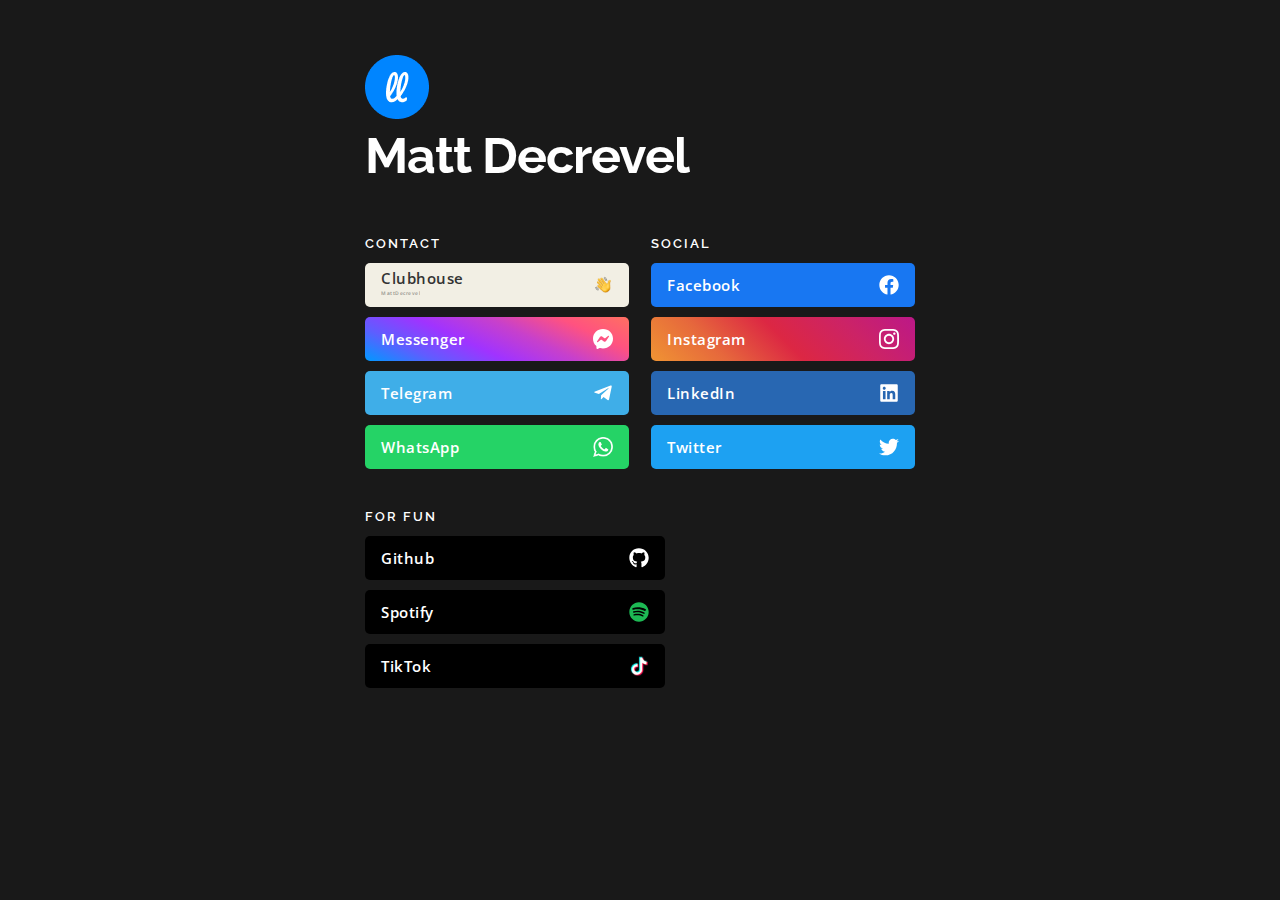
==== index.html @ 67d9249d "updates" ====
<!DOCTYPE html>
<html lang="en">
	<head>

		<meta charset="utf-8">
		<title>MattDecrevel.com</title>
		<meta name="description" content="Find us online!">
		<meta name="author" content="Seth Cottle">
		<meta name="viewport" content="width=device-width, initial-scale=1">

		<link rel="preconnect" href="https://fonts.gstatic.com">
		<link href="https://fonts.googleapis.com/css2?family=Raleway:wght@300;400;600;700&display=swap" rel="stylesheet">
		<link href="//fonts.googleapis.com/css?family=Open+Sans:400,600,800&display=swap" rel="stylesheet">
		<!-- <link href="//fonts.googleapis.com/css?family=Raleway:400,300,600,900" rel="stylesheet" type="text/css"> -->

		<!-- CSS
		–––––––––––––––––––––––––––––––––––––––––––––––––– -->
		<link rel="stylesheet" href="css/normalize.css">
		<link rel="stylesheet" href="css/skeleton-dark.css">
		<link rel="stylesheet" href="css/brands.css">

		<!-- Favicon
		–––––––––––––––––––––––––––––––––––––––––––––––––– -->
		<link rel="icon" type="image/png" href="images/avatar.png">

	</head>
	<body>
		<div class="container">
			<div class="row">
				<div class="column" style="margin-top: 10%">
					<img src="images/avatar.png" srcset="images/avatar@2x.png 2x">

					<h1>Matt Decrevel</h1>

					<!-- <p>LittleLink is an open source DIY alternative to services like <a href="https://linktr.ee">Linktree</a> and <a href="https://many.link">many.link</a>. LittleLink was built using <a href="http://www.getskeleton.com">Skeleton</a>, a dead simple, responsive boilerplate—we’ve just created some branded buttons and stripped out the things you won't need. 😊</p> -->
				</div>
			</div>
			<div class="row">
				<div class="column one-half">
					<h3 class="header">Contact</h3>
					<div class="button button-clubhouse" title="Clubhouse">
						<div class="network">
							Clubhouse<span>MattDecrevel</span>
						</div>
						<img class="icon" src="icons/clubhouse.png">
					</div>
					<a class="button button-messenger" href="https://m.me/mattdecrevel" title="Facebook Messenger">Messenger<img class="icon" src="icons/messenger.svg"></a>
					<a class="button button-telegram" href="https://t.me/mattdecrevel" title="Telegram">Telegram<img class="icon" src="icons/telegram.svg"></a>  
					<a class="button button-whatsapp" href="#" title="WhatsApp">WhatsApp<img class="icon" src="icons/whatsapp.png"></a>  
				</div>
				<div class="column one-half">
					<h3 class="header">Social</h3>
					<a class="button button-facebook" href="https://www.facebook.com/mattdecrevel" title="Facebook">Facebook<img class="icon" src="icons/facebook.svg"></a>
					<a class="button button-instagram" href="https://instagram.com/mattdecrevel/" title="Instagram">Instagram<img class="icon" src="icons/instagram.svg"></a>
					<a class="button button-linkedin" href="https://www.linkedin.com/in/mattdecrevel/" title="LinkedIn">LinkedIn<img class="icon" src="icons/linkedin.svg"></a>  
					<a class="button button-twitter" href="https://twitter.com/MattDecrevel/" title="Twitter">Twitter<img class="icon" src="icons/twitter.svg"></a>      
				</div>
			</div>
			<div class="row">
				<div class="column max" style="margin-bottom: 20%">
					<h3 class="header">For Fun</h3>
					<a class="button button-github" href="https://github.com/mattdecrevel/" title="Github">Github<img class="icon" src="icons/github.svg"></a>  
					<a class="button button-spotify" href="https://open.spotify.com/user/1218957578?si=tvsPi0cRQgC9lvCRWzdOBw" title="Spotify">Spotify<img class="icon" src="icons/spotify.svg"></a>
					<a class="button button-tiktok" href="https://www.tiktok.com/@mattdecrevel?" title="TikTok">TikTok<img class="icon" src="icons/tiktok.png"></a>
				</div>
			</div>
		</div>
	</body>
</html>
---- css/skeleton-dark.css ----
/*
* Skeleton V2.0.4
* Copyright 2014, Dave Gamache
* www.getskeleton.com
* Free to use under the MIT license.
* http://www.opensource.org/licenses/mit-license.php
* 12/29/2014
*/

/* Table of contents
––––––––––––––––––––––––––––––––––––––––––––––––––
- Grid
- Base Styles
- Typography
- Links
- Code
- Spacing
- Utilities
*
* You'll find the button css in css/brands.css.
*
*/

/* Grid
–––––––––––––––––––––––––––––––––––––––––––––––––– */
.container {
    position: relative;
    width: 90%;
    max-width: 550px;
    margin: 0 auto;
    padding: 0 20px;
    box-sizing: border-box;
}
.column,
.columns {
    width: 100%;
    float: left;
    box-sizing: border-box;
}

/* For devices larger than 400px */
@media (min-width: 320px) {
    .container {
        width: 80%;
        padding: 0;
    }
}

/* For devices larger than 550px */
@media (min-width: 480px) {
    .container {
        width: 85%;
    }
    .column,
    .columns {
        margin-left: 4%;
    }
    .column:first-child,
    .columns:first-child {
        margin-left: 0;
    }

    .one.column,
    .one.columns {
        width: 4.66666666667%;
    }
    .two.columns {
        width: 13.3333333333%;
    }
    .three.columns {
        width: 22%;
    }
    .four.columns {
        width: 30.6666666667%;
    }
    .five.columns {
        width: 39.3333333333%;
    }
    .six.columns {
        width: 48%;
    }
    .seven.columns {
        width: 56.6666666667%;
    }
    .eight.columns {
        width: 65.3333333333%;
    }
    .nine.columns {
        width: 74%;
    }
    .ten.columns {
        width: 82.6666666667%;
    }
    .eleven.columns {
        width: 91.3333333333%;
    }
    .twelve.columns {
        width: 100%;
        margin-left: 0;
    }

    .one-third.column {
        width: 30.6666666667%;
    }
    .two-thirds.column {
        width: 65.3333333333%;
    }

    .one-half.column {
        width: 48%;
    }
}

.column.max {
    max-width: 300px;
    margin: auto;
}

/* Base Styles
–––––––––––––––––––––––––––––––––––––––––––––––––– */
/* NOTE
html is set to 62.5% so that all the REM measurements throughout Skeleton
are based on 10px sizing. So basically 1.5rem = 15px :) */
html {
    font-size: 62.5%;
}
body {
    background-color: #191919;
    font-size: 1.5em; /* currently ems cause chrome bug misinterpreting rems on body element */
    line-height: 1.6;
    font-weight: 400;
    font-family: "Raleway", "HelveticaNeue", "Helvetica Neue", Helvetica, Arial,
        sans-serif;
    color: #ffffff;
    /* font-family: "Open Sans", "HelveticaNeue", "Helvetica Neue", Helvetica, Arial, sans-serif; */
}

/*   
html {
  font-size: 100%; }
body {
  background-color: #292929;
  font-size: 1.5em; 
  line-height: 24px;
  font-weight: 400;
  color: #FFFFFF; 
} */

/* Typography
–––––––––––––––––––––––––––––––––––––––––––––––––– */
h1,
h2,
h3,
h4,
h5,
h6 {
    margin-top: 0;
    margin-bottom: 2rem;
    font-weight: 300;
}
h1 {
  /* font-family: 'Raleway', sans-serif; */
    font-size: 4rem;
    line-height: 1.2;
    letter-spacing: -0.1rem;
    font-weight: 700;
}
h2 {
    font-size: 3.6rem;
    line-height: 1.25;
    letter-spacing: -0.1rem;
}
h3 {
    font-size: 3rem;
    line-height: 1.3;
    letter-spacing: -0.1rem;
}
h4 {
    font-size: 2.4rem;
    line-height: 1.35;
    letter-spacing: -0.08rem;
}
h5 {
    font-size: 1.8rem;
    line-height: 1.5;
    letter-spacing: -0.05rem;
}
h6 {
    font-size: 1.5rem;
    line-height: 1.6;
    letter-spacing: 0;
}

/* Larger than phablet */
@media (min-width: 550px) {
    h1 {
        font-size: 5rem;
    }
    h2 {
        font-size: 4.2rem;
    }
    h3 {
        font-size: 3.6rem;
    }
    h4 {
        font-size: 3rem;
    }
    h5 {
        font-size: 2.4rem;
    }
    h6 {
        font-size: 1.5rem;
    }
}

p {
    margin-top: 0;
}

.header {
    text-transform: uppercase;
    font-size: 1.3rem;
    letter-spacing: 0.2rem;
    font-weight: 600;
    margin-bottom: 1rem;
    margin-top: 3rem;
}

/* Links
–––––––––––––––––––––––––––––––––––––––––––––––––– */
a {
    color: #bbbbbb;
}
a:hover {
    color: #ffffff;
}

/* Code
–––––––––––––––––––––––––––––––––––––––––––––––––– */
code {
    padding: 0.2rem 0.5rem;
    margin: 0 0.2rem;
    font-size: 90%;
    color: #000000;
    white-space: nowrap;
    background: #f1f1f1;
    border: 1px solid #e1e1e1;
    border-radius: 4px;
}
pre > code {
    display: block;
    padding: 1rem 1.5rem;
    white-space: pre;
}

/* Spacing
–––––––––––––––––––––––––––––––––––––––––––––––––– */
button,
.button {
    margin-bottom: 1rem;
}
input,
textarea,
select,
fieldset {
    margin-bottom: 1.5rem;
}
pre,
blockquote,
dl,
figure,
p,
ol {
    margin-bottom: 2.5rem;
}

/* Utilities
–––––––––––––––––––––––––––––––––––––––––––––––––– */
.u-full-width {
    width: 100%;
    box-sizing: border-box;
}
.u-max-full-width {
    max-width: 100%;
    box-sizing: border-box;
}
.u-pull-right {
    float: right;
}
.u-pull-left {
    float: left;
}

/* Misc
–––––––––––––––––––––––––––––––––––––––––––––––––– */
hr {
    margin-top: 3rem;
    margin-bottom: 3.5rem;
    border-width: 0;
    border-top: 1px solid #e1e1e1;
}
---- css/brands.css ----
/*
* littlelink.io
* Skeleton V2.0.4
* Copyright 2014, Dave Gamache
* www.getskeleton.com
* Free to use under the MIT license.
* http://www.opensource.org/licenses/mit-license.php
* 12/29/2014
*/

/*
* Built using on:
* Skeleton V2.0.4
* Copyright 2014, Dave Gamache
* www.getskeleton.com
* Free to use under the MIT license.
* http://www.opensource.org/licenses/mit-license.php
* 12/29/2014
*/

/* Table of contents
––––––––––––––––––––––––––––––––––––––––––––––––––

- Buttons
- Brand Styles

*/

/* Buttons
–––––––––––––––––––––––––––––––––––––––––––––––––– */

.button,
button {
    font-family: "Open Sans", "HelveticaNeue", "Helvetica Neue", Helvetica,
        Arial, sans-serif;
    display: flex;
    justify-content: space-between;
    align-items: center;
    position: relative;
    text-decoration: none;
    height: 44px;
    padding: 0 16px;
    font-size: 1.5rem;
    width: 100%;
    /* max-width: 350px; */
    font-weight: 600;
    line-height: 44px;
    letter-spacing: 0.5px;
    white-space: wrap;
    background-color: transparent;
    border-radius: 5px;
    cursor: pointer;
    box-sizing: border-box;
}

button:hover,
.button:focus {
    color: #333;
    border-color: #888;
    outline: 0;
}
.button.button-primary {
    color: #fff;
    filter: brightness(90%);
}
.button.button-primary:hover,
.button.button-primary:focus {
    color: #fff;
    filter: brightness(90%);
}

/* Network Name
–––––––––––––––––––––––––––––––––––––––––––––––––– */
.network {
  line-height: 1.5rem;
}

.network span {
  display: block;
  font-size: 0.5rem;
  line-height: 1rem;
  opacity: 0.5;
  margin-top: 2px;
}

/* Brand Icons
–––––––––––––––––––––––––––––––––––––––––––––––––– */

.icon {
    padding: 0px 0px 0px 12px;
    vertical-align: middle;
    width: 20px;
    height: 20px;
}

/* Brand Styles
–––––––––––––––––––––––––––––––––––––––––––––––––– */

/* Clubhouse */
.button.button-clubhouse {
  color: #333333;
  background-color: #f2efe4;
}
.button.button-clubhouse:hover,
.button.button-clubhouse:focus {
  filter: brightness(90%);
}

/* Discord */
.button.button-discord {
    color: #ffffff;
    background-color: #7289da;
}
.button.button-discord:hover,
.button.button-discord:focus {
    filter: brightness(90%);
}

/* Facebook */
.button.button-facebook {
    color: #ffffff;
    background-color: #1877f2;
}
.button.button-facebook:hover,
.button.button-facebook:focus {
    filter: brightness(90%);
}

/* Facebook Messenger */
.button.button-messenger {
    color: #ffffff;
    background-image: linear-gradient(
        25deg,
        #0099ff,
        #5f5dff,
        #a033ff,
        #c740cc,
        #ff5280,
        #ff7061
    );
}
.button.button-messenger:hover,
.button.button-messenger:focus {
    filter: brightness(90%);
}

/* Figma */
.button.button-figma {
    color: #ffffff;
    background-color: #000000;
}
.button.button-figma:hover,
.button.button-figma:focus {
    filter: brightness(90%);
}

/* Github */
.button.button-github {
    color: #ffffff;
    background-color: #000000;
}
.button.button-github:hover,
.button.button-github:focus {
    filter: brightness(90%);
}

/* Goodreads */
.button.button-goodreads {
    color: #333333;
    background-color: #f3f1e6;
}
.button.button-goodreads:hover,
.button.button-goodreads:focus {
    filter: brightness(90%);
}

/* Instagram */
.button.button-instagram {
    color: #ffffff;
    /* background:linear-gradient(45deg, #405de6, #5851db, #833ab4, #c13584, #e1306c, #fd1d1d); */
    background: #f09433;
    background: -moz-linear-gradient(
        45deg,
        #f09433 0%,
        #e6683c 25%,
        #dc2743 50%,
        #cc2366 75%,
        #bc1888 100%
    );
    background: -webkit-linear-gradient(
        45deg,
        #f09433 0%,
        #e6683c 25%,
        #dc2743 50%,
        #cc2366 75%,
        #bc1888 100%
    );
    background: linear-gradient(
        45deg,
        #f09433 0%,
        #e6683c 25%,
        #dc2743 50%,
        #cc2366 75%,
        #bc1888 100%
    );
    filter: progid:DXImageTransform.Microsoft.gradient( startColorstr='#f09433', endColorstr='#bc1888',GradientType=1 );
}
.button.button-instagram:hover,
.button.button-instagram:focus {
    filter: brightness(90%);
}

/* Kit */
.button.button-kit {
    color: #ffffff;
    background-color: #000000;
}
.button.button-kit:hover,
.button.button-kit:focus {
    filter: brightness(90%);
}

/* LinkedIn */
.button.button-linkedin {
    color: #ffffff;
    background-color: #2867b2;
}
.button.button-linkedin:hover,
.button.button-linkedin:focus {
    filter: brightness(90%);
}

/* Medium */
.button.button-medium {
    color: #ffffff;
    background-color: #000000;
}
.button.button-medium:hover,
.button.button-medium:focus {
    filter: brightness(90%);
}

/* Pinterest */
.button.button-pinterest {
    color: #000000;
    background-color: #ffe2eb;
}
.button.button-pinterest:hover,
.button.button-pinterest:focus {
    filter: brightness(90%);
}

/* Reddit */
.button.button-reddit {
    color: #000000;
    background-color: #d7dfe2;
}
.button.button-reddit:hover,
.button.button-reddit:focus {
    filter: brightness(90%);
}

/* Skoob */
.button.button-skoob {
    color: #ffffff;
    background-color: #3189c8;
}
.button.button-skoob:hover,
.button.button-skoob:focus {
    filter: brightness(90%);
}

/* Snapchat */
.button.button-snapchat {
    color: #000000;
    background-color: #fffc00;
}
.button.button-snapchat:hover,
.button.button-snapchat:focus {
    filter: brightness(90%);
}

/* SoundCloud */
.button.button-soundcloud {
    color: #ffffff;
    background-color: #ff5500;
}
.button.button-soundcloud:hover,
.button.button-soundcloud:focus {
    filter: brightness(90%);
}

/* Spotify */
.button.button-spotify {
    color: #ffffff;
    background-color: #000000;
}
.button.button-spotify:hover,
.button.button-spotify:focus {
    filter: brightness(90%);
}

/* Steam */
.button.button-steam {
    color: #ffffff;
    background-color: #171a21;
}
.button.button-steam:hover,
.button.button-steam:focus {
    filter: brightness(90%);
}

/* Telegram */
.button.button-telegram {
    color: #ffffff;
    background-color: #3faee8;
}
.button.button-telegram:hover,
.button.button-telegram:focus {
    filter: brightness(90%);
}

/* TikTok */
.button.button-tiktok {
  color: #ffffff;
  background-color: #000000;
}
.button.button-tiktok:hover,
.button.button-tiktok:focus {
  filter: brightness(90%);
}

/* Tumblr */
.button.button-tumblr {
    color: #ffffff;
    background-color: #131313;
}
.button.button-tumblr:hover,
.button.button-tumblr:focus {
    filter: brightness(90%);
}

/* Twitch */
.button.button-twitch {
    color: #ffffff;
    background-color: #9146ff;
}
.button.button-twitch:hover,
.button.button-twitch:focus {
    filter: brightness(90%);
}

/* Twitter */
.button.button-twitter {
    color: #ffffff;
    background-color: #1da1f2;
}
.button.button-twitter:hover,
.button.button-twitter:focus {
    filter: brightness(90%);
}

/* Vimeo */
.button.button-vimeo {
    color: #ffffff;
    background-color: #1ab7ea;
}
.button.button-vimeo:hover,
.button.button-vimeo:focus {
    filter: brightness(90%);
}

/* YouTube */
.button.button-youtube {
    color: #ffffff;
    background-color: #000000;
}
.button.button-youtube:hover,
.button.button-youtube:focus {
    filter: brightness(90%);
}

/* WhatsApp */
.button.button-whatsapp {
  color: #ffffff;
  background-color: #25d366;
}
.button.button-whatsapp:hover,
.button.button-whatsapp:focus {
  filter: brightness(90%);
}

/* Wordpress */
.button.button-wordpress {
    color: #ffffff;
    background-color: #21759b;
}
.button.button-wordpress:hover,
.button.button-wordpress:focus {
    filter: brightness(90%);
}
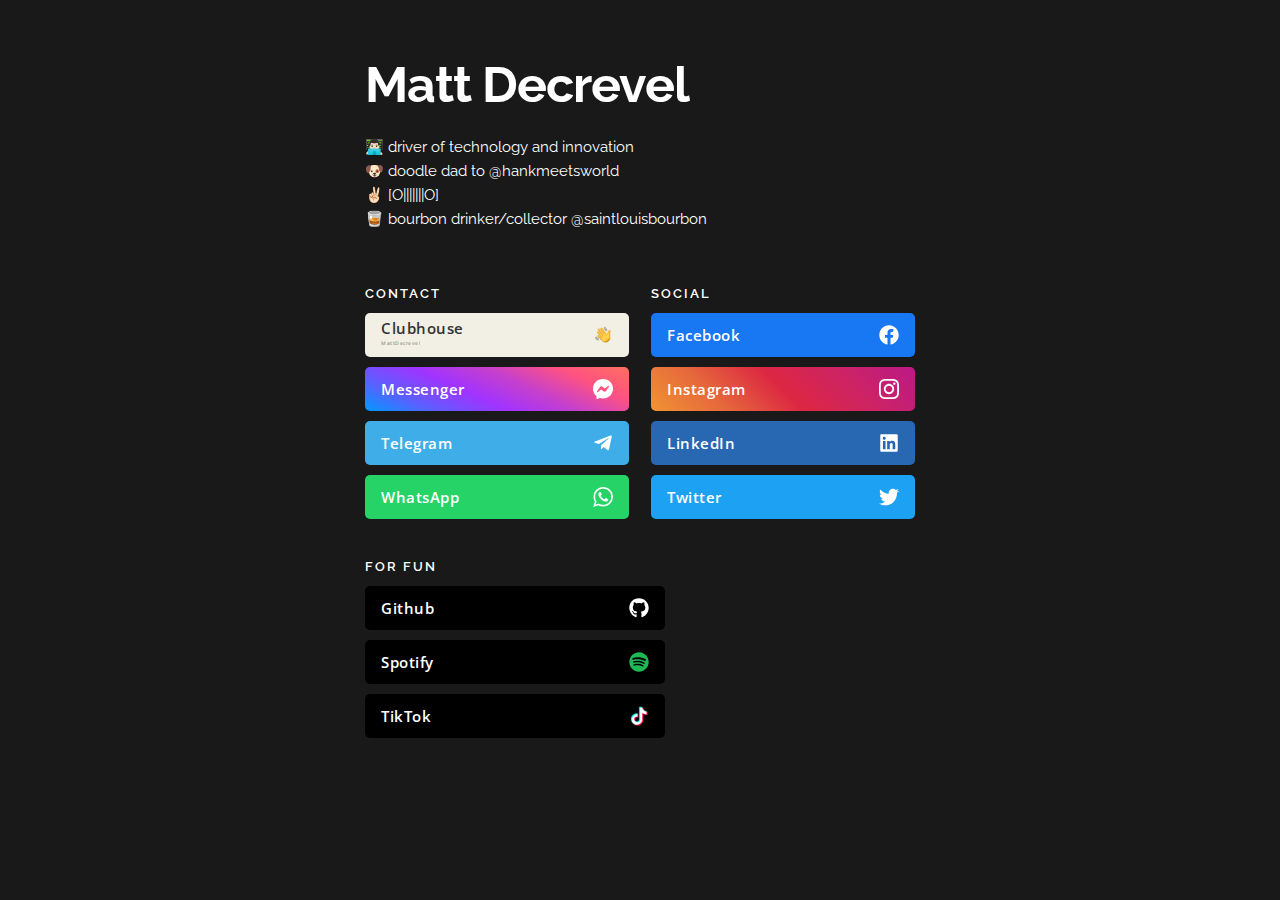
==== commit 57287e0b: "updates" ====
--- a/index.html
+++ b/index.html
@@ -10,8 +10,7 @@
 
 		<link rel="preconnect" href="https://fonts.gstatic.com">
 		<link href="https://fonts.googleapis.com/css2?family=Raleway:wght@300;400;600;700&display=swap" rel="stylesheet">
-		<link href="//fonts.googleapis.com/css?family=Open+Sans:400,600,800&display=swap" rel="stylesheet">
-		<!-- <link href="//fonts.googleapis.com/css?family=Raleway:400,300,600,900" rel="stylesheet" type="text/css"> -->
+		<link href="https://fonts.googleapis.com/css?family=Open+Sans:400,600,800&display=swap" rel="stylesheet">
 
 		<!-- CSS
 		–––––––––––––––––––––––––––––––––––––––––––––––––– -->
@@ -28,11 +27,14 @@
 		<div class="container">
 			<div class="row">
 				<div class="column" style="margin-top: 10%">
-					<img src="images/avatar.png" srcset="images/avatar@2x.png 2x">
+					<!-- <img src="images/avatar.png" srcset="images/avatar@2x.png 2x"> -->
 
 					<h1>Matt Decrevel</h1>
 
-					<!-- <p>LittleLink is an open source DIY alternative to services like <a href="https://linktr.ee">Linktree</a> and <a href="https://many.link">many.link</a>. LittleLink was built using <a href="http://www.getskeleton.com">Skeleton</a>, a dead simple, responsive boilerplate—we’ve just created some branded buttons and stripped out the things you won't need. 😊</p> -->
+					<p>👨🏻‍💻 driver of technology and innovation<br>
+						🐶 doodle dad to @hankmeetsworld<br>
+						✌🏻 [O|||||||O]<br>
+						🥃 bourbon drinker/collector @saintlouisbourbon</p>
 				</div>
 			</div>
 			<div class="row">
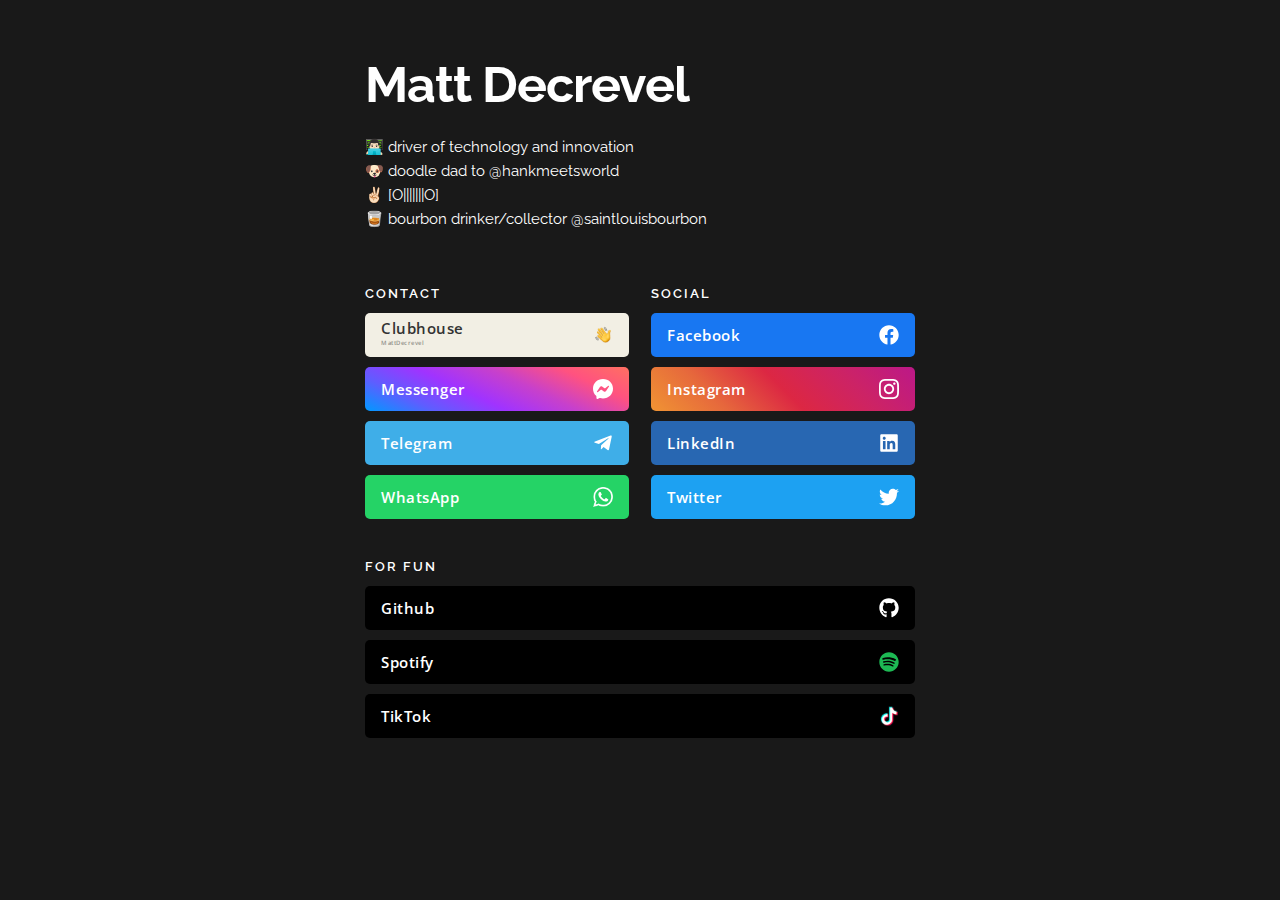
==== commit 86810d59: "update" ====
--- a/index.html
+++ b/index.html
@@ -59,7 +59,7 @@
 				</div>
 			</div>
 			<div class="row">
-				<div class="column max" style="margin-bottom: 20%">
+				<div class="column" style="margin-bottom: 20%">
 					<h3 class="header">For Fun</h3>
 					<a class="button button-github" href="https://github.com/mattdecrevel/" title="Github">Github<img class="icon" src="icons/github.svg"></a>  
 					<a class="button button-spotify" href="https://open.spotify.com/user/1218957578?si=tvsPi0cRQgC9lvCRWzdOBw" title="Spotify">Spotify<img class="icon" src="icons/spotify.svg"></a>
--- a/css/brands.css
+++ b/css/brands.css
@@ -77,7 +77,7 @@
 
 .network span {
   display: block;
-  font-size: 0.5rem;
+  font-size: 0.6rem;
   line-height: 1rem;
   opacity: 0.5;
   margin-top: 2px;
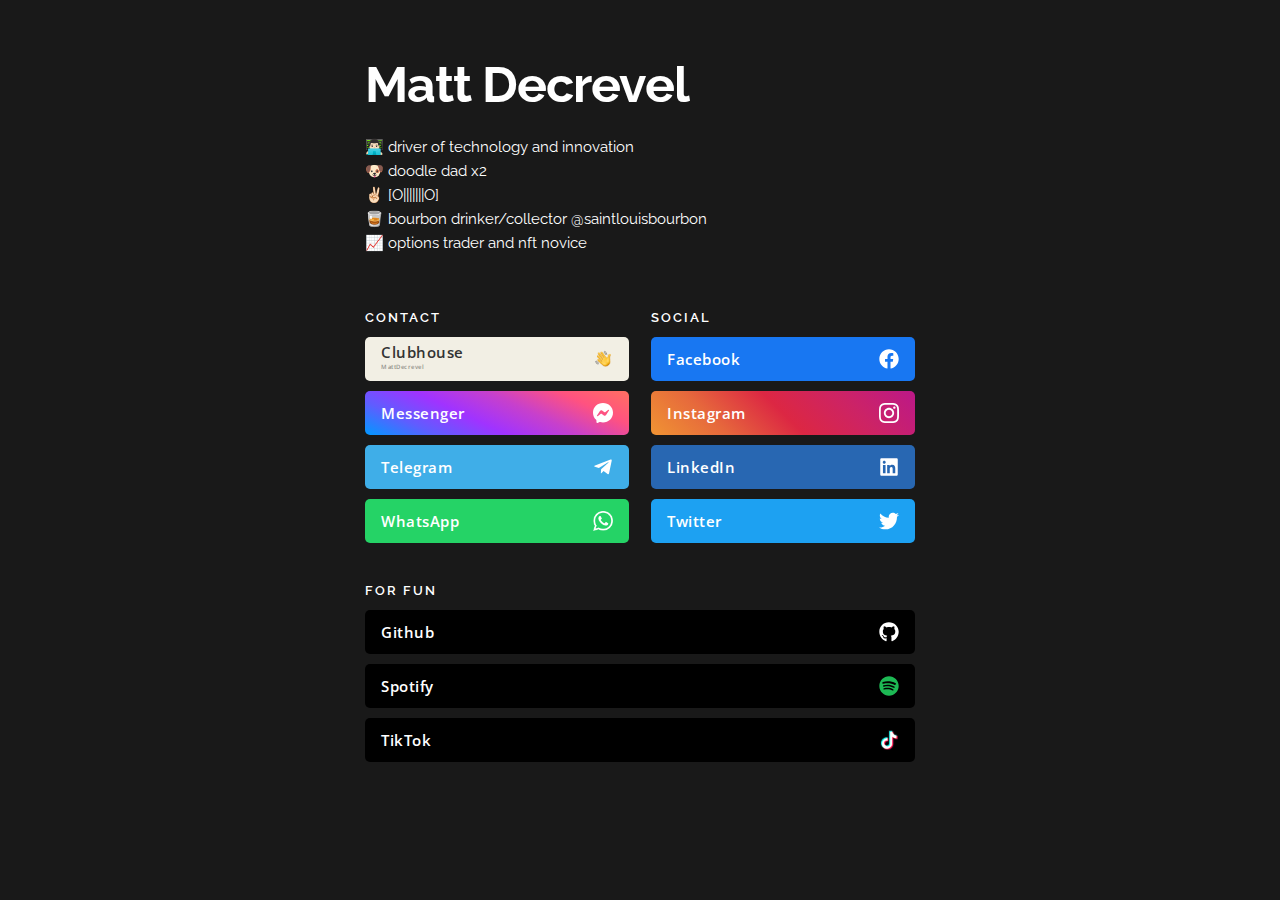
==== commit e7e68310: "update homepage" ====
--- a/index.html
+++ b/index.html
@@ -1,71 +1,162 @@
 <!DOCTYPE html>
 <html lang="en">
-	<head>
+    <head>
+		<meta http-equiv="Content-Type" content="text/html; charset=utf-8" />
+        <title>MattDecrevel.com - Developer, Tech Enthusiast</title>
+        <meta
+            name="title"
+            content="MattDecrevel.com - Developer, Tech Enthusiast"
+        />
+        <meta
+            name="description"
+            content="Matt Decrevel is a self-taught developer working living in the St. Louis Area. "
+        />
+        <meta
+            name="keywords"
+            content="php, developer, vuejs, technology enthusiast, programmer, engineer, senior developer"
+        />
+        <meta name="robots" content="index, follow" />
+        <meta name="language" content="English" />
+        <meta name="author" content="Matt Decrevel" />
+        <meta name="viewport" content="width=device-width, initial-scale=1" />
+        <link rel="preconnect" href="https://fonts.gstatic.com" />
+        <link
+            href="https://fonts.googleapis.com/css2?family=Raleway:wght@300;400;600;700&display=swap"
+            rel="stylesheet"
+        />
+        <link
+            href="https://fonts.googleapis.com/css?family=Open+Sans:400,600,800&display=swap"
+            rel="stylesheet"
+        />
 
-		<meta charset="utf-8">
-		<title>MattDecrevel.com</title>
-		<meta name="description" content="Find us online!">
-		<meta name="author" content="Seth Cottle">
-		<meta name="viewport" content="width=device-width, initial-scale=1">
+        <!-- CSS
+		–––––––––––––––––––––––––––––––––––––––––––––––––– -->
+        <link rel="stylesheet" href="css/normalize.css" />
+        <link rel="stylesheet" href="css/skeleton-dark.css" />
+        <link rel="stylesheet" href="css/brands.css" />
 
-		<link rel="preconnect" href="https://fonts.gstatic.com">
-		<link href="https://fonts.googleapis.com/css2?family=Raleway:wght@300;400;600;700&display=swap" rel="stylesheet">
-		<link href="https://fonts.googleapis.com/css?family=Open+Sans:400,600,800&display=swap" rel="stylesheet">
+        <!-- Favicon
+		–––––––––––––––––––––––––––––––––––––––––––––––––– -->
+        <link rel="icon" type="image/png" href="images/avatar.png" />
+        <!-- Google Tag Manager -->
+        <script>
+            (function (w, d, s, l, i) {
+                w[l] = w[l] || [];
+                w[l].push({
+                    "gtm.start": new Date().getTime(),
+                    event: "gtm.js",
+                });
+                var f = d.getElementsByTagName(s)[0],
+                    j = d.createElement(s),
+                    dl = l != "dataLayer" ? "&l=" + l : "";
+                j.async = true;
+                j.src = "https://www.googletagmanager.com/gtm.js?id=" + i + dl;
+                f.parentNode.insertBefore(j, f);
+            })(window, document, "script", "dataLayer", "GTM-KBTJNQ8");
+        </script>
+        <!-- End Google Tag Manager -->
+    </head>
+    <body>
+        <!-- Google Tag Manager (noscript) -->
+        <noscript
+            ><iframe
+                src="https://www.googletagmanager.com/ns.html?id=GTM-KBTJNQ8"
+                height="0"
+                width="0"
+                style="display: none; visibility: hidden"
+            ></iframe
+        ></noscript>
+        <!-- End Google Tag Manager (noscript) -->
+        <div class="container">
+            <div class="row">
+                <div class="column" style="margin-top: 10%">
+                    <h1>Matt Decrevel</h1>
 
-		<!-- CSS
-		–––––––––––––––––––––––––––––––––––––––––––––––––– -->
-		<link rel="stylesheet" href="css/normalize.css">
-		<link rel="stylesheet" href="css/skeleton-dark.css">
-		<link rel="stylesheet" href="css/brands.css">
-
-		<!-- Favicon
-		–––––––––––––––––––––––––––––––––––––––––––––––––– -->
-		<link rel="icon" type="image/png" href="images/avatar.png">
-
-	</head>
-	<body>
-		<div class="container">
-			<div class="row">
-				<div class="column" style="margin-top: 10%">
-					<!-- <img src="images/avatar.png" srcset="images/avatar@2x.png 2x"> -->
-
-					<h1>Matt Decrevel</h1>
-
-					<p>👨🏻‍💻 driver of technology and innovation<br>
-						🐶 doodle dad to @hankmeetsworld<br>
-						✌🏻 [O|||||||O]<br>
-						🥃 bourbon drinker/collector @saintlouisbourbon</p>
-				</div>
-			</div>
-			<div class="row">
-				<div class="column one-half">
-					<h3 class="header">Contact</h3>
-					<div class="button button-clubhouse" title="Clubhouse">
-						<div class="network">
-							Clubhouse<span>MattDecrevel</span>
-						</div>
-						<img class="icon" src="icons/clubhouse.png">
-					</div>
-					<a class="button button-messenger" href="https://m.me/mattdecrevel" title="Facebook Messenger">Messenger<img class="icon" src="icons/messenger.svg"></a>
-					<a class="button button-telegram" href="https://t.me/mattdecrevel" title="Telegram">Telegram<img class="icon" src="icons/telegram.svg"></a>  
-					<a class="button button-whatsapp" href="#" title="WhatsApp">WhatsApp<img class="icon" src="icons/whatsapp.png"></a>  
-				</div>
-				<div class="column one-half">
-					<h3 class="header">Social</h3>
-					<a class="button button-facebook" href="https://www.facebook.com/mattdecrevel" title="Facebook">Facebook<img class="icon" src="icons/facebook.svg"></a>
-					<a class="button button-instagram" href="https://instagram.com/mattdecrevel/" title="Instagram">Instagram<img class="icon" src="icons/instagram.svg"></a>
-					<a class="button button-linkedin" href="https://www.linkedin.com/in/mattdecrevel/" title="LinkedIn">LinkedIn<img class="icon" src="icons/linkedin.svg"></a>  
-					<a class="button button-twitter" href="https://twitter.com/MattDecrevel/" title="Twitter">Twitter<img class="icon" src="icons/twitter.svg"></a>      
-				</div>
-			</div>
-			<div class="row">
-				<div class="column" style="margin-bottom: 20%">
-					<h3 class="header">For Fun</h3>
-					<a class="button button-github" href="https://github.com/mattdecrevel/" title="Github">Github<img class="icon" src="icons/github.svg"></a>  
-					<a class="button button-spotify" href="https://open.spotify.com/user/1218957578?si=tvsPi0cRQgC9lvCRWzdOBw" title="Spotify">Spotify<img class="icon" src="icons/spotify.svg"></a>
-					<a class="button button-tiktok" href="https://www.tiktok.com/@mattdecrevel?" title="TikTok">TikTok<img class="icon" src="icons/tiktok.png"></a>
-				</div>
-			</div>
-		</div>
-	</body>
+                    <p>
+                        👨🏻‍💻 driver of technology and innovation<br />
+                        🐶 doodle dad x2<br />
+                        ✌🏻 [O|||||||O]<br />
+                        🥃 bourbon drinker/collector @saintlouisbourbon<br/>
+						📈 options trader and nft novice
+                    </p>
+                </div>
+            </div>
+            <div class="row">
+                <div class="column one-half">
+                    <h3 class="header">Contact</h3>
+                    <div class="button button-clubhouse" title="Clubhouse">
+                        <div class="network">
+                            Clubhouse<span>MattDecrevel</span>
+                        </div>
+                        <img class="icon" src="icons/clubhouse.png" />
+                    </div>
+                    <a
+                        class="button button-messenger"
+                        href="https://m.me/mattdecrevel"
+                        title="Facebook Messenger"
+                        >Messenger<img class="icon" src="icons/messenger.svg"
+                    /></a>
+                    <a
+                        class="button button-telegram"
+                        href="https://t.me/mattdecrevel"
+                        title="Telegram"
+                        >Telegram<img class="icon" src="icons/telegram.svg"
+                    /></a>
+                    <a class="button button-whatsapp" href="#" title="WhatsApp"
+                        >WhatsApp<img class="icon" src="icons/whatsapp.png"
+                    /></a>
+                </div>
+                <div class="column one-half">
+                    <h3 class="header">Social</h3>
+                    <a
+                        class="button button-facebook"
+                        href="https://www.facebook.com/mattdecrevel"
+                        title="Facebook"
+                        >Facebook<img class="icon" src="icons/facebook.svg"
+                    /></a>
+                    <a
+                        class="button button-instagram"
+                        href="https://instagram.com/mattdecrevel/"
+                        title="Instagram"
+                        >Instagram<img class="icon" src="icons/instagram.svg"
+                    /></a>
+                    <a
+                        class="button button-linkedin"
+                        href="https://www.linkedin.com/in/mattdecrevel/"
+                        title="LinkedIn"
+                        >LinkedIn<img class="icon" src="icons/linkedin.svg"
+                    /></a>
+                    <a
+                        class="button button-twitter"
+                        href="https://twitter.com/MattDecrevel/"
+                        title="Twitter"
+                        >Twitter<img class="icon" src="icons/twitter.svg"
+                    /></a>
+                </div>
+            </div>
+            <div class="row">
+                <div class="column" style="margin-bottom: 20%">
+                    <h3 class="header">For Fun</h3>
+                    <a
+                        class="button button-github"
+                        href="https://github.com/mattdecrevel/"
+                        title="Github"
+                        >Github<img class="icon" src="icons/github.svg"
+                    /></a>
+                    <a
+                        class="button button-spotify"
+                        href="https://open.spotify.com/user/1218957578?si=tvsPi0cRQgC9lvCRWzdOBw"
+                        title="Spotify"
+                        >Spotify<img class="icon" src="icons/spotify.svg"
+                    /></a>
+                    <a
+                        class="button button-tiktok"
+                        href="https://www.tiktok.com/@mattdecrevel?"
+                        title="TikTok"
+                        >TikTok<img class="icon" src="icons/tiktok.png"
+                    /></a>
+                </div>
+            </div>
+        </div>
+    </body>
 </html>
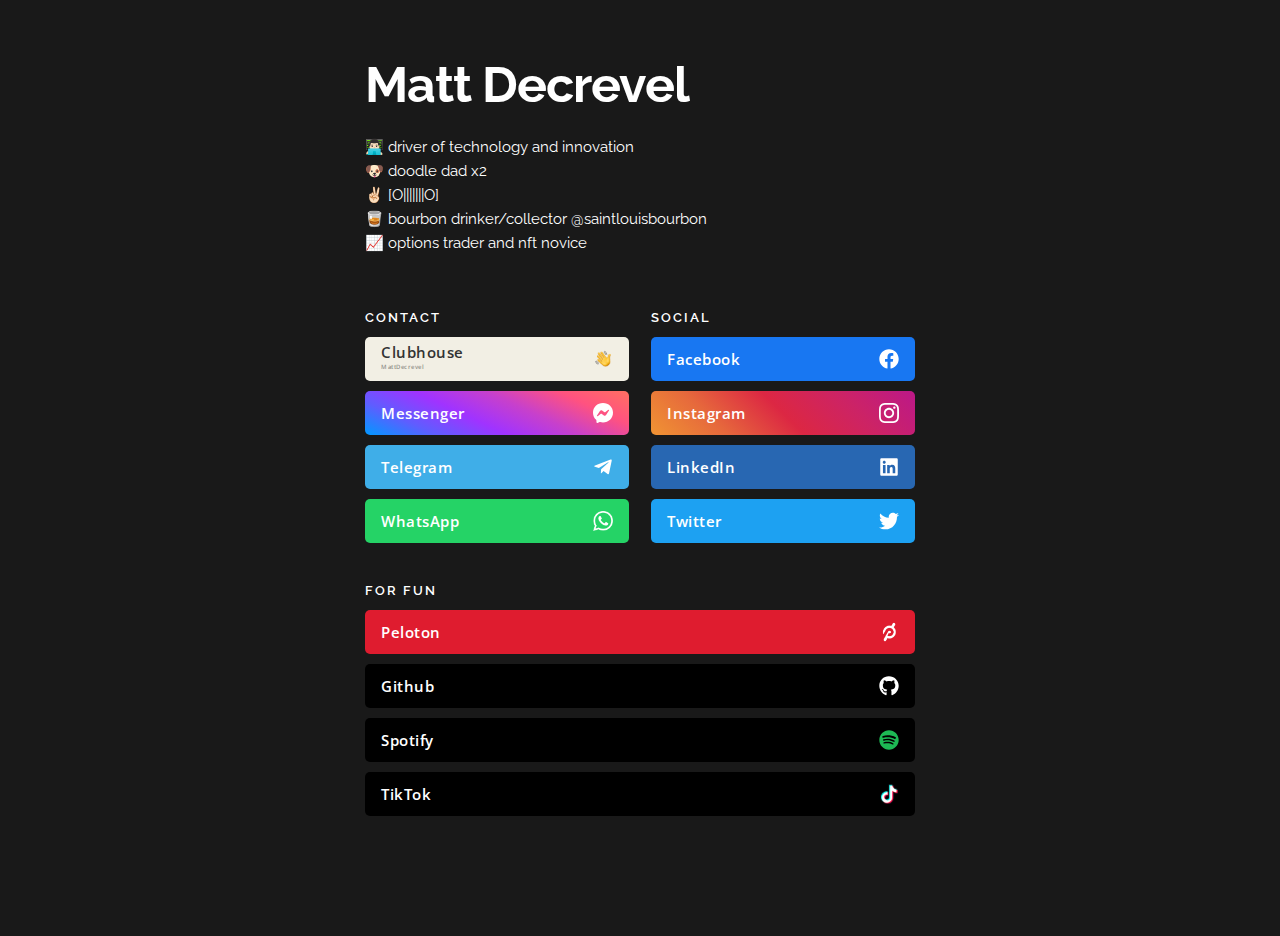
==== commit 57cb9310: "add pelton" ====
--- a/index.html
+++ b/index.html
@@ -137,6 +137,14 @@
             <div class="row">
                 <div class="column" style="margin-bottom: 20%">
                     <h3 class="header">For Fun</h3>
+					<a
+					class="button button-peloton"
+					href="https://members.onepeloton.com/members/mattdecrevel/overview"
+					title="Peloton"
+					>Peloton<img class="icon" src="icons/peloton.png"
+				/></a>
+					
+
                     <a
                         class="button button-github"
                         href="https://github.com/mattdecrevel/"
@@ -151,7 +159,7 @@
                     /></a>
                     <a
                         class="button button-tiktok"
-                        href="https://www.tiktok.com/@mattdecrevel?"
+                        href="https://www.tiktok.com/@mattdecrevel"
                         title="TikTok"
                         >TikTok<img class="icon" src="icons/tiktok.png"
                     /></a>
--- a/css/brands.css
+++ b/css/brands.css
@@ -240,6 +240,16 @@
     filter: brightness(90%);
 }
 
+/* Peloton */
+.button.button-peloton {
+    color: #ffffff;
+    background-color: #df1c2f;
+}
+.button.button-peloton:hover,
+.button.button-peloton:focus {
+    filter: brightness(90%);
+}
+
 /* Pinterest */
 .button.button-pinterest {
     color: #000000;
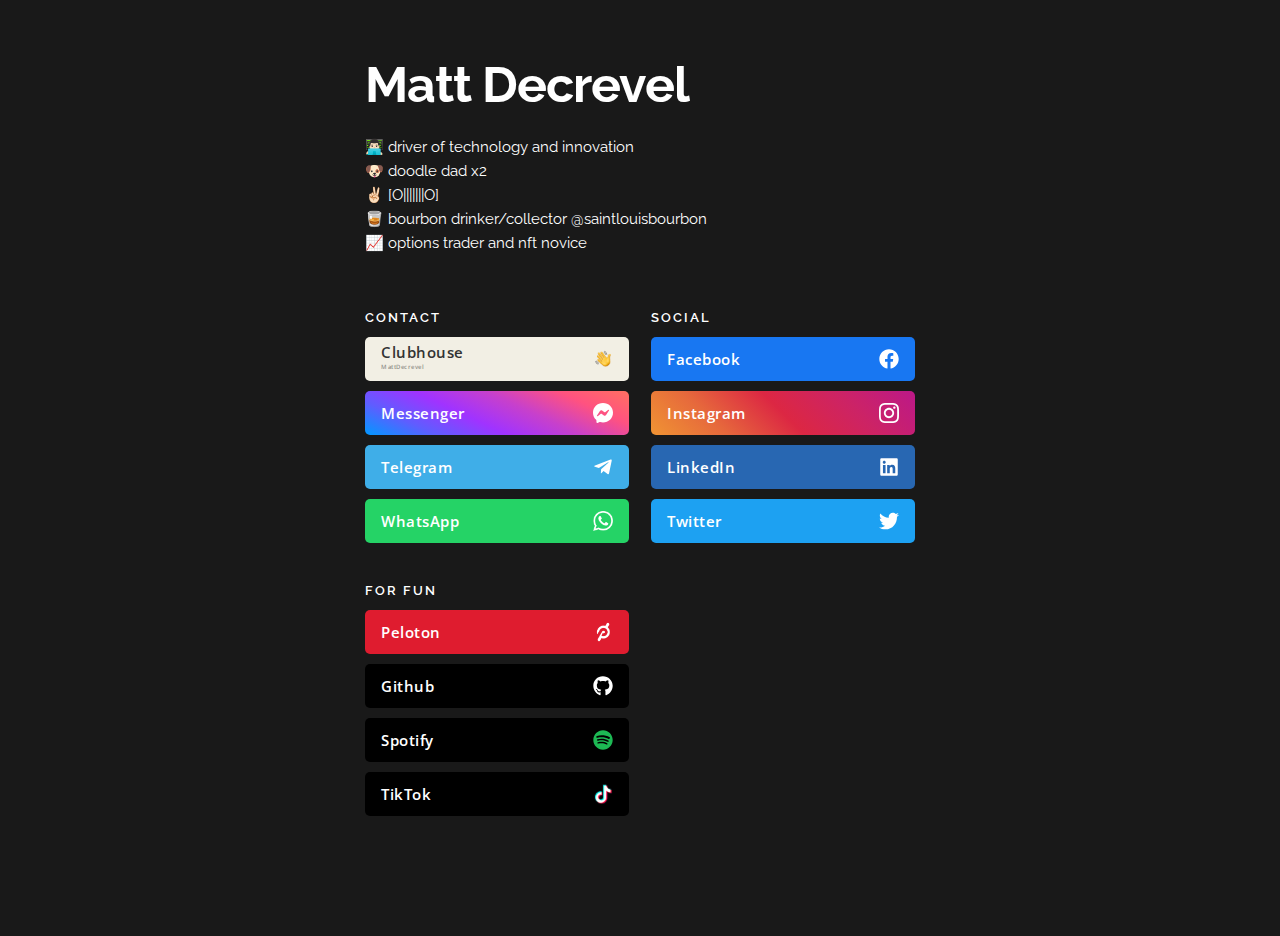
==== commit 46b6116d: "update" ====
--- a/index.html
+++ b/index.html
@@ -1,7 +1,7 @@
 <!DOCTYPE html>
 <html lang="en">
     <head>
-		<meta http-equiv="Content-Type" content="text/html; charset=utf-8" />
+        <meta http-equiv="Content-Type" content="text/html; charset=utf-8" />
         <title>MattDecrevel.com - Developer, Tech Enthusiast</title>
         <meta
             name="title"
@@ -76,8 +76,8 @@
                         👨🏻‍💻 driver of technology and innovation<br />
                         🐶 doodle dad x2<br />
                         ✌🏻 [O|||||||O]<br />
-                        🥃 bourbon drinker/collector @saintlouisbourbon<br/>
-						📈 options trader and nft novice
+                        🥃 bourbon drinker/collector @saintlouisbourbon<br />
+                        📈 options trader and nft novice
                     </p>
                 </div>
             </div>
@@ -135,16 +135,14 @@
                 </div>
             </div>
             <div class="row">
-                <div class="column" style="margin-bottom: 20%">
+                <div class="column one-half " style="margin-bottom: 20%">
                     <h3 class="header">For Fun</h3>
-					<a
-					class="button button-peloton"
-					href="https://members.onepeloton.com/members/mattdecrevel/overview"
-					title="Peloton"
-					>Peloton<img class="icon" src="icons/peloton.png"
-				/></a>
-					
-
+                    <a
+                        class="button button-peloton"
+                        href="https://members.onepeloton.com/members/mattdecrevel/overview"
+                        title="Peloton"
+                        >Peloton<img class="icon" src="icons/peloton.png"
+                    /></a>
                     <a
                         class="button button-github"
                         href="https://github.com/mattdecrevel/"
